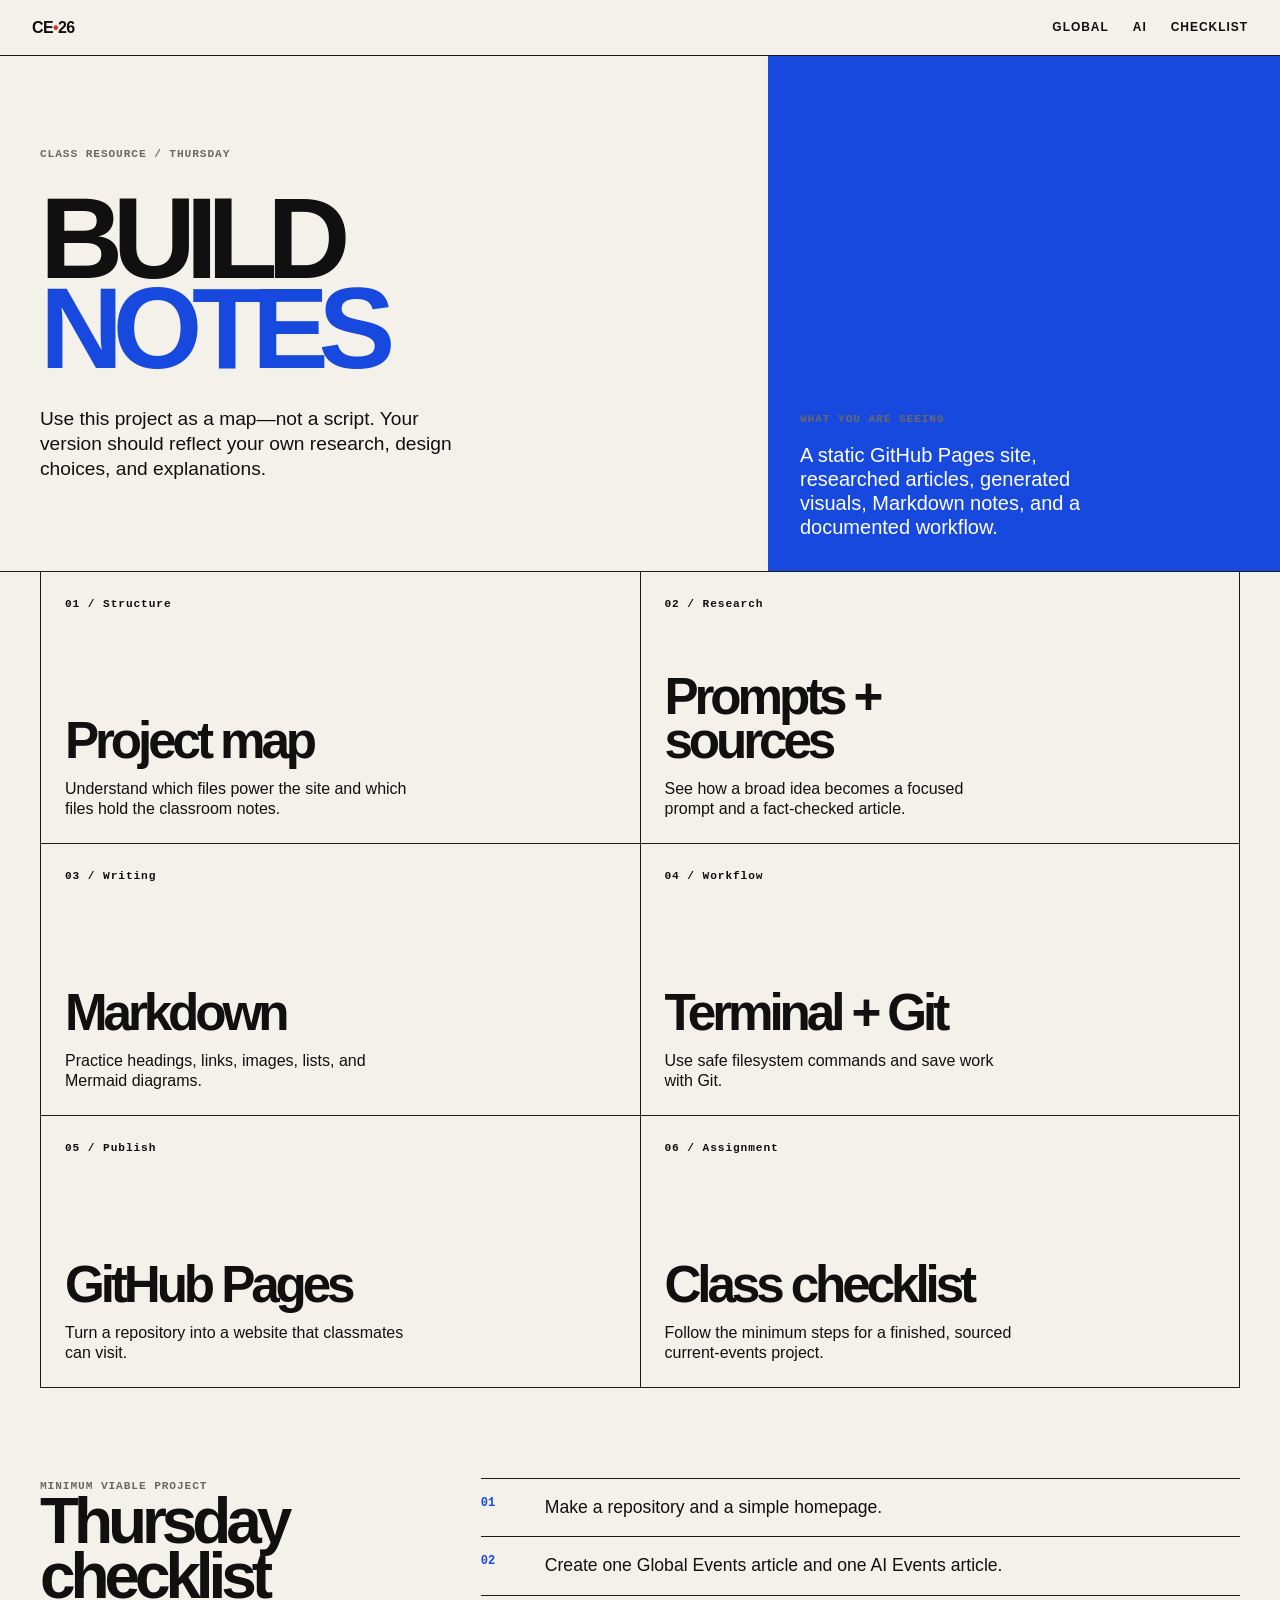
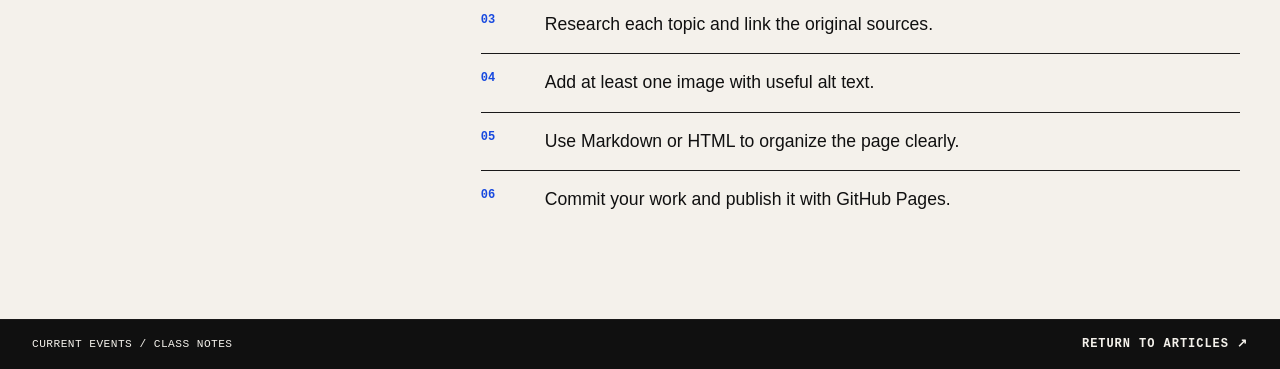
==== notes.html @ 5cc550a0 "Build GitHub Pages site and student guide" ====
<!doctype html>
<html lang="en">
  <head>
    <meta charset="UTF-8">
    <meta name="viewport" content="width=device-width, initial-scale=1.0">
    <meta name="description" content="Student notes and assignment instructions for the Current Events project.">
    <title>Class Notes — Current Events</title>
    <link rel="stylesheet" href="styles.css">
  </head>
  <body>
    <a class="skip-link" href="#main-content">Skip to content</a>
    <header class="site-header">
      <a class="wordmark" href="index.html" aria-label="Current Events home">CE<span>•</span>26</a>
      <nav aria-label="Primary navigation">
        <a href="index.html#global">Global</a>
        <a href="index.html#ai">AI</a>
        <a href="#checklist">Checklist</a>
      </nav>
    </header>

    <main id="main-content">
      <section class="notes-hero" aria-labelledby="notes-title">
        <div class="notes-hero-copy">
          <p class="eyebrow">Class resource / Thursday</p>
          <h1 id="notes-title">BUILD<br><em>NOTES</em></h1>
          <p class="intro">Use this project as a map—not a script. Your version should reflect your own research, design choices, and explanations.</p>
        </div>
        <aside class="notes-hero-aside">
          <p class="eyebrow">What you are seeing</p>
          <p>A static GitHub Pages site, researched articles, generated visuals, Markdown notes, and a documented workflow.</p>
        </aside>
      </section>

      <section class="notes-grid" aria-label="Student notes">
        <a class="note-card" href="notes/project-structure.md">
          <span>01 / Structure</span>
          <div><h2>Project map</h2><p>Understand which files power the site and which files hold the classroom notes.</p></div>
        </a>
        <a class="note-card" href="notes/prompting-and-research.md">
          <span>02 / Research</span>
          <div><h2>Prompts + sources</h2><p>See how a broad idea becomes a focused prompt and a fact-checked article.</p></div>
        </a>
        <a class="note-card" href="notes/markdown-and-mermaid.md">
          <span>03 / Writing</span>
          <div><h2>Markdown</h2><p>Practice headings, links, images, lists, and Mermaid diagrams.</p></div>
        </a>
        <a class="note-card" href="notes/terminal-and-git.md">
          <span>04 / Workflow</span>
          <div><h2>Terminal + Git</h2><p>Use safe filesystem commands and save work with Git.</p></div>
        </a>
        <a class="note-card" href="notes/github-pages.md">
          <span>05 / Publish</span>
          <div><h2>GitHub Pages</h2><p>Turn a repository into a website that classmates can visit.</p></div>
        </a>
        <a class="note-card" href="assignment.md">
          <span>06 / Assignment</span>
          <div><h2>Class checklist</h2><p>Follow the minimum steps for a finished, sourced current-events project.</p></div>
        </a>
      </section>

      <section class="class-checklist" id="checklist" aria-labelledby="checklist-title">
        <div><p class="eyebrow">Minimum viable project</p><h2 id="checklist-title">Thursday<br>checklist</h2></div>
        <ol>
          <li>Make a repository and a simple homepage.</li>
          <li>Create one Global Events article and one AI Events article.</li>
          <li>Research each topic and link the original sources.</li>
          <li>Add at least one image with useful alt text.</li>
          <li>Use Markdown or HTML to organize the page clearly.</li>
          <li>Commit your work and publish it with GitHub Pages.</li>
        </ol>
      </section>
    </main>

    <footer class="site-footer"><span>Current Events / Class notes</span><a href="index.html">Return to articles ↗</a></footer>
  </body>
</html>
---- styles.css ----
:root {
  --ink: #101010;
  --paper: #f4f1eb;
  --blue: #1749df;
  --red: #ee2b20;
  --line: #191919;
  --muted: #6c6964;
  --grid: minmax(1.25rem, 1fr) minmax(0, 1200px) minmax(1.25rem, 1fr);
}

* { box-sizing: border-box; }
html { scroll-behavior: smooth; }
body {
  margin: 0;
  background: var(--paper);
  color: var(--ink);
  font-family: "Helvetica Neue", Helvetica, Arial, sans-serif;
  font-size: 16px;
  line-height: 1.45;
}
a { color: inherit; }
img { display: block; max-width: 100%; }
.skip-link { position: fixed; left: -999px; top: 1rem; background: var(--ink); color: white; padding: .75rem 1rem; z-index: 10; }
.skip-link:focus { left: 1rem; }

.site-header, .site-footer { display: flex; align-items: center; justify-content: space-between; padding: 1rem 2rem; border-bottom: 1px solid var(--line); }
.wordmark { font-size: 1rem; font-weight: 700; letter-spacing: -.04em; text-decoration: none; }
.wordmark span { color: var(--red); }
nav { display: flex; gap: 1.5rem; }
nav a, .site-footer a { font-size: .75rem; font-weight: 700; letter-spacing: .08em; text-decoration: none; text-transform: uppercase; }
nav a:hover, .site-footer a:hover, .story-footer a:hover { color: var(--blue); }

.masthead { display: grid; grid-template-columns: 1fr 1fr; min-height: calc(100vh - 59px); border-bottom: 1px solid var(--line); }
.masthead-copy { display: flex; flex-direction: column; justify-content: space-between; padding: 2rem clamp(1.5rem, 5vw, 6rem) 3rem; }
.eyebrow { margin: 0; color: var(--muted); font-family: "Courier New", monospace; font-size: .7rem; font-weight: 700; letter-spacing: .08em; text-transform: uppercase; }
h1, h2, p { margin-top: 0; }
h1 { margin: auto 0; font-size: clamp(4.8rem, 10vw, 10rem); font-weight: 800; letter-spacing: -.09em; line-height: .78; }
h1 em { color: var(--blue); font-style: normal; }
.intro { max-width: 26rem; margin-bottom: 0; font-size: clamp(1.05rem, 1.5vw, 1.35rem); line-height: 1.32; }
.masthead-image { margin: 0; min-height: 30rem; position: relative; overflow: hidden; background: var(--blue); }
.masthead-image img { width: 100%; height: 100%; object-fit: cover; mix-blend-mode: multiply; opacity: .92; }
.masthead-image figcaption { position: absolute; bottom: 1rem; right: 1rem; color: white; font-family: "Courier New", monospace; font-size: .65rem; letter-spacing: .08em; text-transform: uppercase; }

.section-index { display: grid; grid-template-columns: repeat(3, 1fr); border-bottom: 1px solid var(--line); }
.section-link { display: grid; grid-template-columns: 3rem 1fr auto; gap: 1rem; padding: 1.25rem 2rem; text-decoration: none; }
.section-link + .section-link { border-left: 1px solid var(--line); }
.section-link span { font-family: "Courier New", monospace; font-size: .75rem; }
.section-link strong { font-size: 1.3rem; letter-spacing: -.04em; }
.section-link b { color: var(--red); font-size: 1.5rem; line-height: .9; }
.section-link:hover { background: var(--ink); color: var(--paper); }

.story { padding: clamp(3.5rem, 8vw, 8rem) max(1.25rem, calc((100vw - 1200px) / 2)); border-bottom: 1px solid var(--line); }
.story-label { display: flex; justify-content: space-between; gap: 1rem; padding-bottom: .8rem; border-bottom: 1px solid var(--line); color: var(--muted); font-family: "Courier New", monospace; font-size: .7rem; font-weight: 700; letter-spacing: .08em; text-transform: uppercase; }
.story-heading { display: grid; grid-template-columns: 2fr 1fr; align-items: end; gap: 2rem; padding: 1.5rem 0 2rem; }
h2 { margin: 0; font-size: clamp(3.2rem, 8vw, 7rem); font-weight: 800; letter-spacing: -.08em; line-height: .86; }
.story-heading p { margin: 0; font-size: 1.1rem; line-height: 1.25; }
.story-image { width: 100%; aspect-ratio: 16 / 7; object-fit: cover; border: 1px solid var(--line); }
.story-body { display: grid; grid-template-columns: 1fr 1fr; gap: clamp(2rem, 9vw, 10rem); padding: 2.25rem 0 3rem; }
.story-dek p { max-width: 25rem; font-size: clamp(1.3rem, 2.5vw, 2rem); font-weight: 600; letter-spacing: -.04em; line-height: 1.12; }
.article-copy { max-width: 33rem; }
.article-copy p { margin-bottom: 1.25rem; }

.route-map { display: grid; grid-template-columns: .8fr 2fr; gap: 2rem; padding: 1.75rem 0; border-top: 4px solid var(--blue); border-bottom: 1px solid var(--line); }
.map-note { max-width: 14rem; margin: .65rem 0 0; font-size: 1.1rem; line-height: 1.2; }
.route-map ol { display: grid; grid-template-columns: repeat(5, 1fr); gap: .75rem; align-items: start; list-style: none; margin: 0; padding: 0; }
.route-map li { min-height: 7rem; position: relative; display: flex; flex-direction: column; gap: .55rem; padding-right: .5rem; }
.route-map li span { color: var(--blue); font-family: "Courier New", monospace; font-size: .7rem; font-weight: 700; }
.route-map li strong { font-size: .95rem; letter-spacing: -.02em; line-height: 1.08; }
.route-map li i { width: 100%; height: 2px; margin-top: auto; background: var(--ink); }
.route-map li:not(:last-child)::after { content: "→"; position: absolute; right: -.4rem; bottom: -.55rem; color: var(--blue); font-size: 1.15rem; }
.route-map .alternate i { background: var(--red); }
.route-map .outcome strong { color: var(--red); }

.containment { display: grid; grid-template-columns: .8fr 1.6fr .8fr; gap: 2rem; align-items: center; padding: 2rem 0; border-top: 4px solid var(--red); border-bottom: 1px solid var(--line); }
.containment-title p:last-child { margin: .65rem 0 0; font-size: 1.1rem; line-height: 1.2; }
.containment-flow { display: grid; grid-template-columns: repeat(9, 1fr); align-items: center; text-align: center; }
.flow-node { grid-column: span 1; padding: .65rem .4rem; border: 1px solid var(--ink); background: var(--paper); font-size: .72rem; font-weight: 700; line-height: 1.1; }
.flow-node small { font-family: "Courier New", monospace; font-size: .58rem; font-weight: 400; }
.node-model { border-color: var(--blue); color: var(--blue); }
.node-monitor { border-color: var(--red); color: var(--red); }
.flow-arrow { color: var(--muted); font-size: 1.1rem; transform: rotate(-90deg); }
.containment-caption { margin: 0; font-family: "Courier New", monospace; font-size: .72rem; line-height: 1.35; }

.story-footer { display: flex; flex-wrap: wrap; gap: .5rem 1.25rem; align-items: baseline; padding-top: 1.5rem; }
.story-footer p { margin: 0; color: var(--muted); font-family: "Courier New", monospace; font-size: .7rem; text-transform: uppercase; }
.story-footer a { font-size: .82rem; font-weight: 700; text-underline-offset: .2em; }
.source-note { display: grid; grid-template-columns: .7fr 1.3fr 1fr; gap: 2rem; padding: clamp(3rem, 8vw, 8rem) max(1.25rem, calc((100vw - 1200px) / 2)); background: var(--ink); color: var(--paper); }
.source-note .eyebrow { color: #a9a7a1; }
.source-note h2 { font-size: clamp(2.7rem, 5vw, 5rem); }
.source-note > p:last-child { max-width: 23rem; align-self: end; margin: 0; font-size: 1.1rem; line-height: 1.3; }
.site-footer { border-bottom: 0; background: var(--ink); color: var(--paper); font-family: "Courier New", monospace; font-size: .7rem; letter-spacing: .04em; text-transform: uppercase; }

.notes-hero { display: grid; grid-template-columns: 1.2fr .8fr; min-height: 50vh; border-bottom: 1px solid var(--line); }
.notes-hero-copy { display: flex; flex-direction: column; justify-content: space-between; padding: clamp(2rem, 7vw, 7rem) max(1.25rem, calc((100vw - 1200px) / 2)); }
.notes-hero-copy h1 { margin: 2rem 0; font-size: clamp(4rem, 9vw, 9rem); }
.notes-hero-aside { display: flex; flex-direction: column; justify-content: end; padding: 2rem; background: var(--blue); color: white; }
.notes-hero-aside p:last-child { max-width: 18rem; margin: 1rem 0 0; font-size: 1.25rem; line-height: 1.2; }
.notes-grid { display: grid; grid-template-columns: repeat(2, 1fr); max-width: 1200px; margin: 0 auto; border-left: 1px solid var(--line); }
.note-card { min-height: 17rem; display: flex; flex-direction: column; justify-content: space-between; padding: 1.5rem; border-right: 1px solid var(--line); border-bottom: 1px solid var(--line); text-decoration: none; }
.note-card:hover { background: var(--red); color: white; }
.note-card h2 { max-width: 20rem; font-size: clamp(2rem, 4vw, 3.6rem); }
.note-card p { max-width: 22rem; margin: 1rem 0 0; font-size: 1rem; line-height: 1.25; }
.note-card span { font-family: "Courier New", monospace; font-size: .7rem; font-weight: 700; letter-spacing: .08em; }
.class-checklist { display: grid; grid-template-columns: .7fr 1.3fr; gap: 2rem; padding: clamp(3.5rem, 7vw, 7rem) max(1.25rem, calc((100vw - 1200px) / 2)); border-bottom: 1px solid var(--line); }
.class-checklist h2 { font-size: clamp(2.7rem, 5vw, 5rem); }
.class-checklist ol { margin: 0; padding: 0; list-style: none; counter-reset: classstep; }
.class-checklist li { display: grid; grid-template-columns: 3rem 1fr; gap: 1rem; padding: 1rem 0; border-top: 1px solid var(--line); font-size: 1.1rem; }
.class-checklist li::before { counter-increment: classstep; content: "0" counter(classstep); color: var(--blue); font-family: "Courier New", monospace; font-size: .75rem; font-weight: 700; }

@media (max-width: 760px) {
  .site-header, .site-footer { padding: 1rem 1.25rem; }
  .masthead { grid-template-columns: 1fr; min-height: 0; }
  .masthead-copy { min-height: 65vh; padding: 1.5rem 1.25rem 2rem; }
  .masthead-image { min-height: 22rem; }
  .section-index, .story-heading, .story-body, .route-map, .containment, .source-note, .notes-hero, .class-checklist { grid-template-columns: 1fr; }
  .section-link + .section-link { border-left: 0; border-top: 1px solid var(--line); }
  .notes-hero-copy { min-height: 50vh; padding: 2rem 1.25rem; }
  .notes-grid { grid-template-columns: 1fr; }
  .note-card { min-height: 13rem; }
  .story { padding: 3.5rem 1.25rem; }
  .story-image { aspect-ratio: 4 / 3; }
  .story-body { gap: .5rem; }
  .route-map, .containment { gap: 1.5rem; }
  .route-map ol { grid-template-columns: 1fr; gap: 0; }
  .route-map li { display: grid; grid-template-columns: 2rem 1fr 1fr; align-items: center; min-height: 3rem; padding: .5rem 0; }
  .route-map li i { margin: 0; }
  .route-map li:not(:last-child)::after { display: none; }
  .containment-flow { grid-template-columns: 1fr; gap: .4rem; }
  .flow-arrow { transform: none; }
  .source-note { gap: 1.25rem; }
}
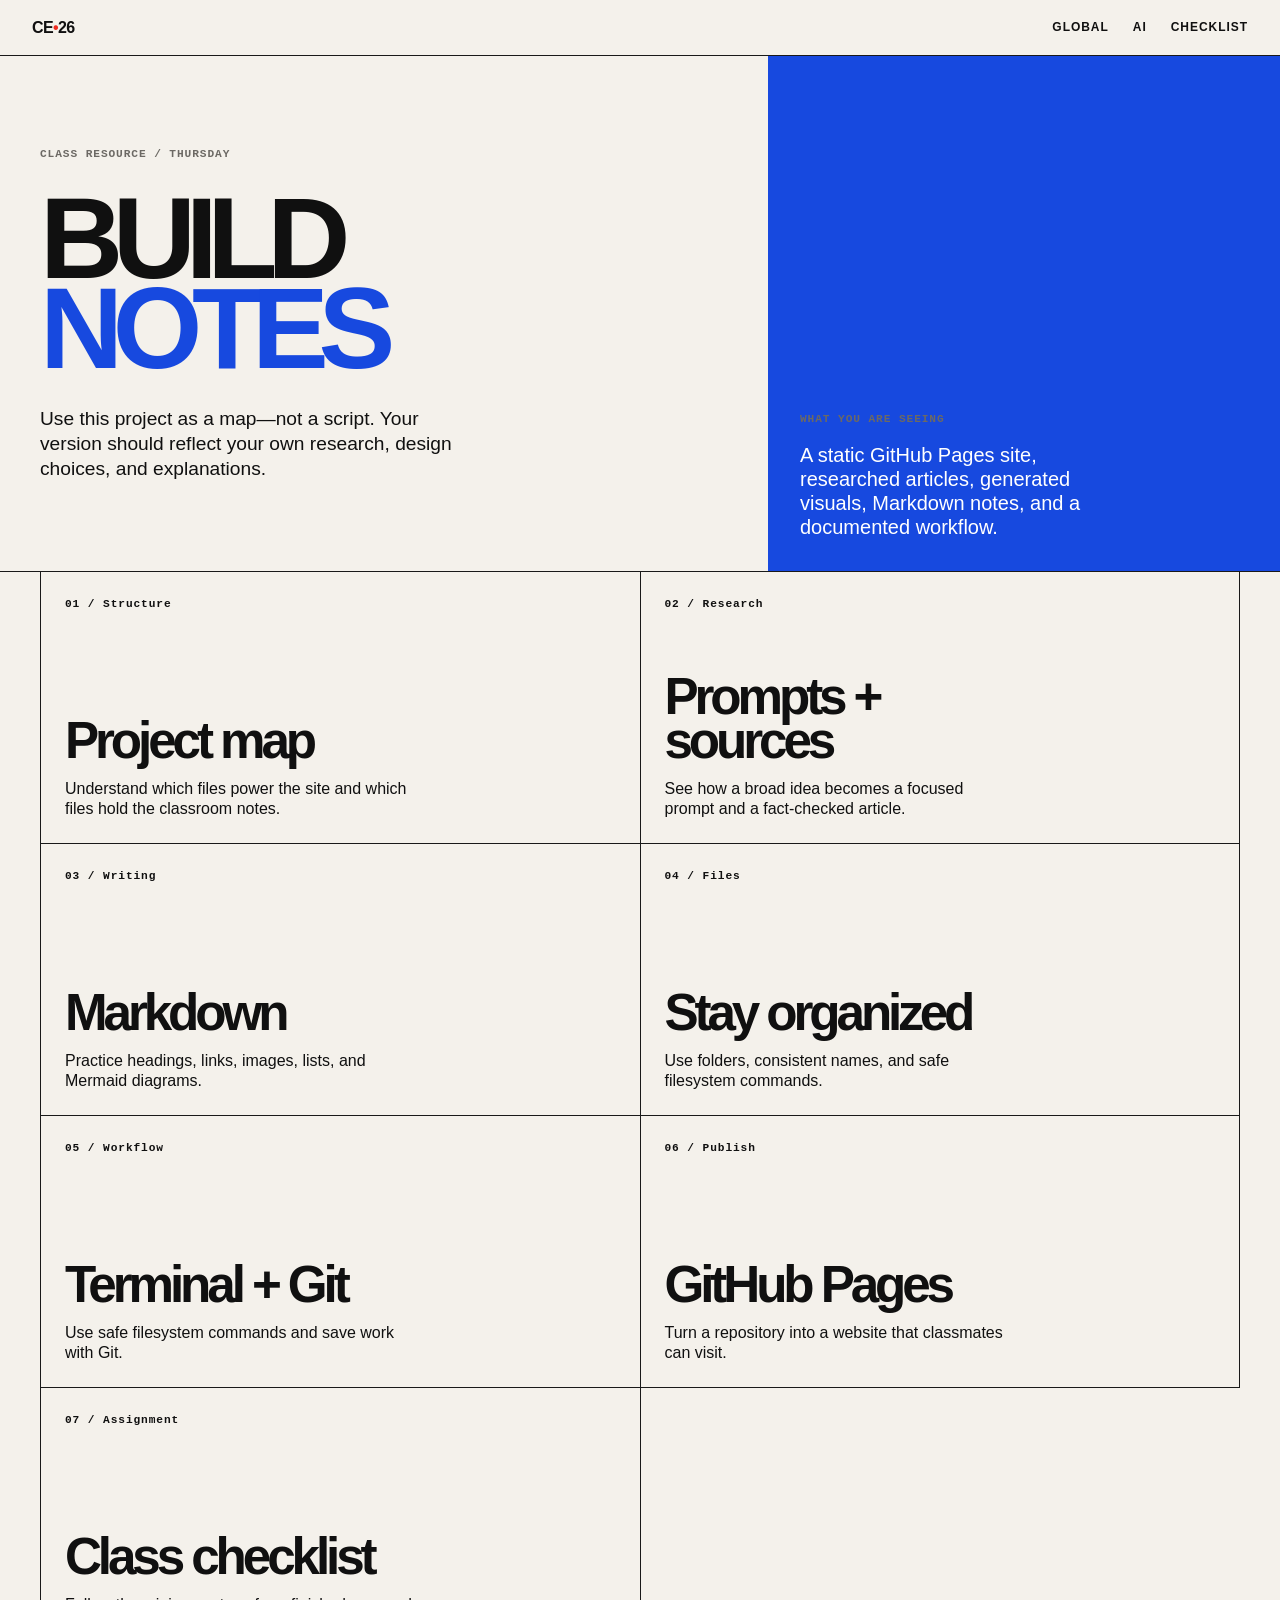
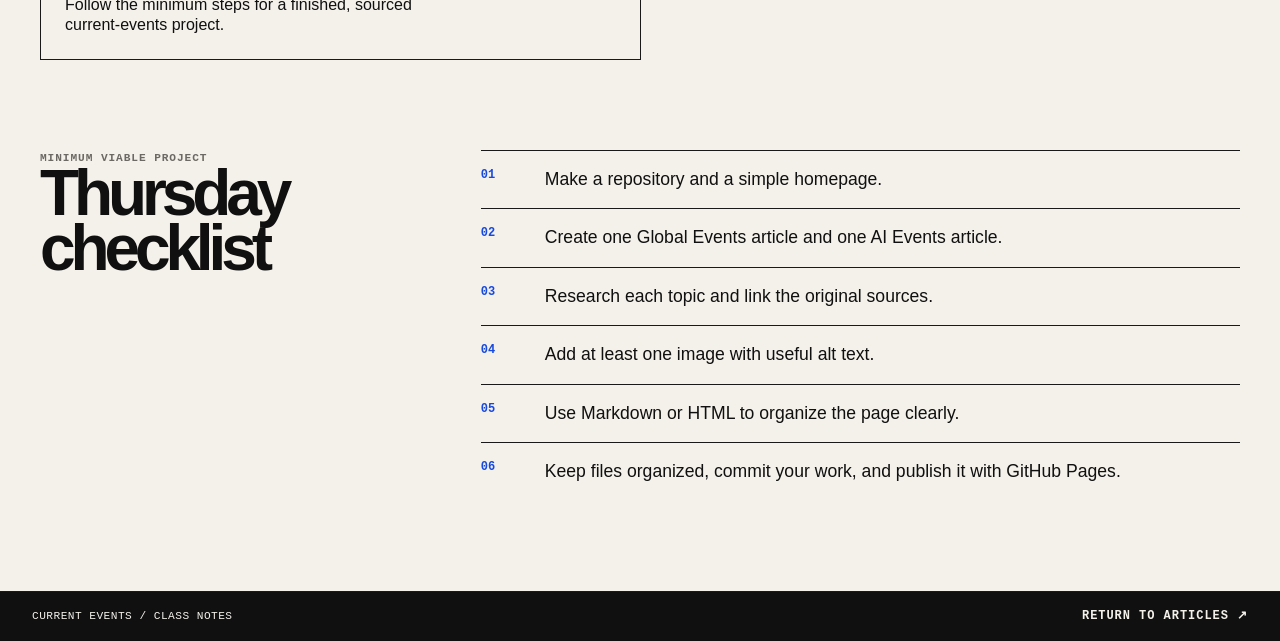
==== commit b5b051cf: "Add filesystem organization lesson" ====
--- a/notes.html
+++ b/notes.html
@@ -44,16 +44,20 @@
           <span>03 / Writing</span>
           <div><h2>Markdown</h2><p>Practice headings, links, images, lists, and Mermaid diagrams.</p></div>
         </a>
+        <a class="note-card" href="notes/files-and-organization.md">
+          <span>04 / Files</span>
+          <div><h2>Stay organized</h2><p>Use folders, consistent names, and safe filesystem commands.</p></div>
+        </a>
         <a class="note-card" href="notes/terminal-and-git.md">
-          <span>04 / Workflow</span>
+          <span>05 / Workflow</span>
           <div><h2>Terminal + Git</h2><p>Use safe filesystem commands and save work with Git.</p></div>
         </a>
         <a class="note-card" href="notes/github-pages.md">
-          <span>05 / Publish</span>
+          <span>06 / Publish</span>
           <div><h2>GitHub Pages</h2><p>Turn a repository into a website that classmates can visit.</p></div>
         </a>
         <a class="note-card" href="assignment.md">
-          <span>06 / Assignment</span>
+          <span>07 / Assignment</span>
           <div><h2>Class checklist</h2><p>Follow the minimum steps for a finished, sourced current-events project.</p></div>
         </a>
       </section>
@@ -66,7 +70,7 @@
           <li>Research each topic and link the original sources.</li>
           <li>Add at least one image with useful alt text.</li>
           <li>Use Markdown or HTML to organize the page clearly.</li>
-          <li>Commit your work and publish it with GitHub Pages.</li>
+          <li>Keep files organized, commit your work, and publish it with GitHub Pages.</li>
         </ol>
       </section>
     </main>
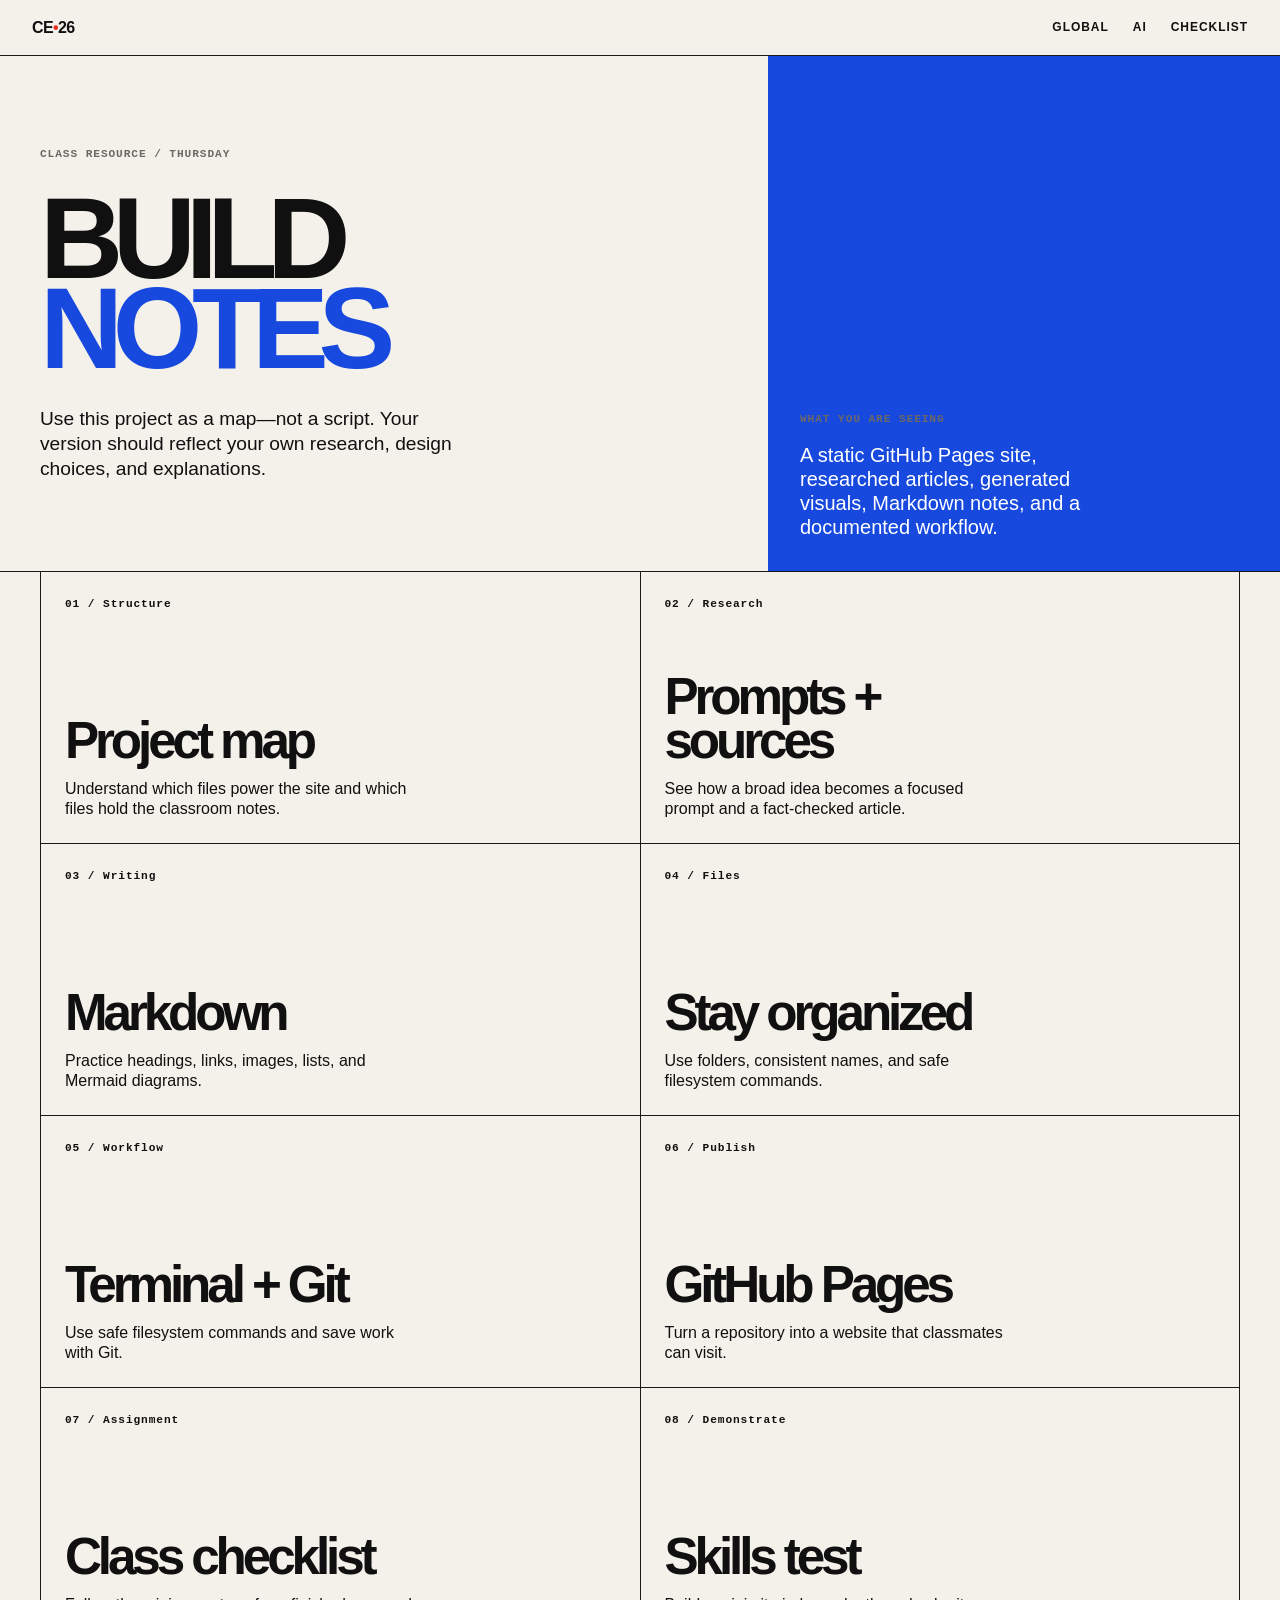
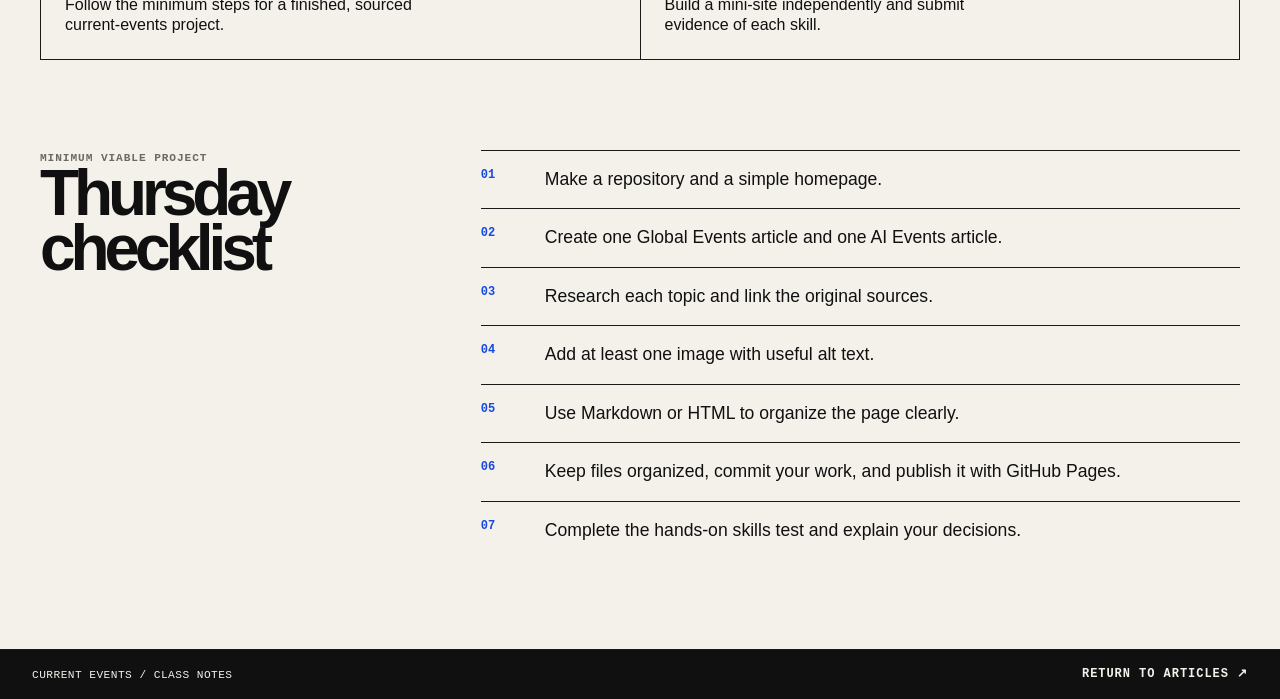
==== commit 083d7826: "Add hands-on skills demonstration" ====
--- a/notes.html
+++ b/notes.html
@@ -60,6 +60,10 @@
           <span>07 / Assignment</span>
           <div><h2>Class checklist</h2><p>Follow the minimum steps for a finished, sourced current-events project.</p></div>
         </a>
+        <a class="note-card" href="hands-on-test.md">
+          <span>08 / Demonstrate</span>
+          <div><h2>Skills test</h2><p>Build a mini-site independently and submit evidence of each skill.</p></div>
+        </a>
       </section>
 
       <section class="class-checklist" id="checklist" aria-labelledby="checklist-title">
@@ -71,6 +75,7 @@
           <li>Add at least one image with useful alt text.</li>
           <li>Use Markdown or HTML to organize the page clearly.</li>
           <li>Keep files organized, commit your work, and publish it with GitHub Pages.</li>
+          <li>Complete the hands-on skills test and explain your decisions.</li>
         </ol>
       </section>
     </main>
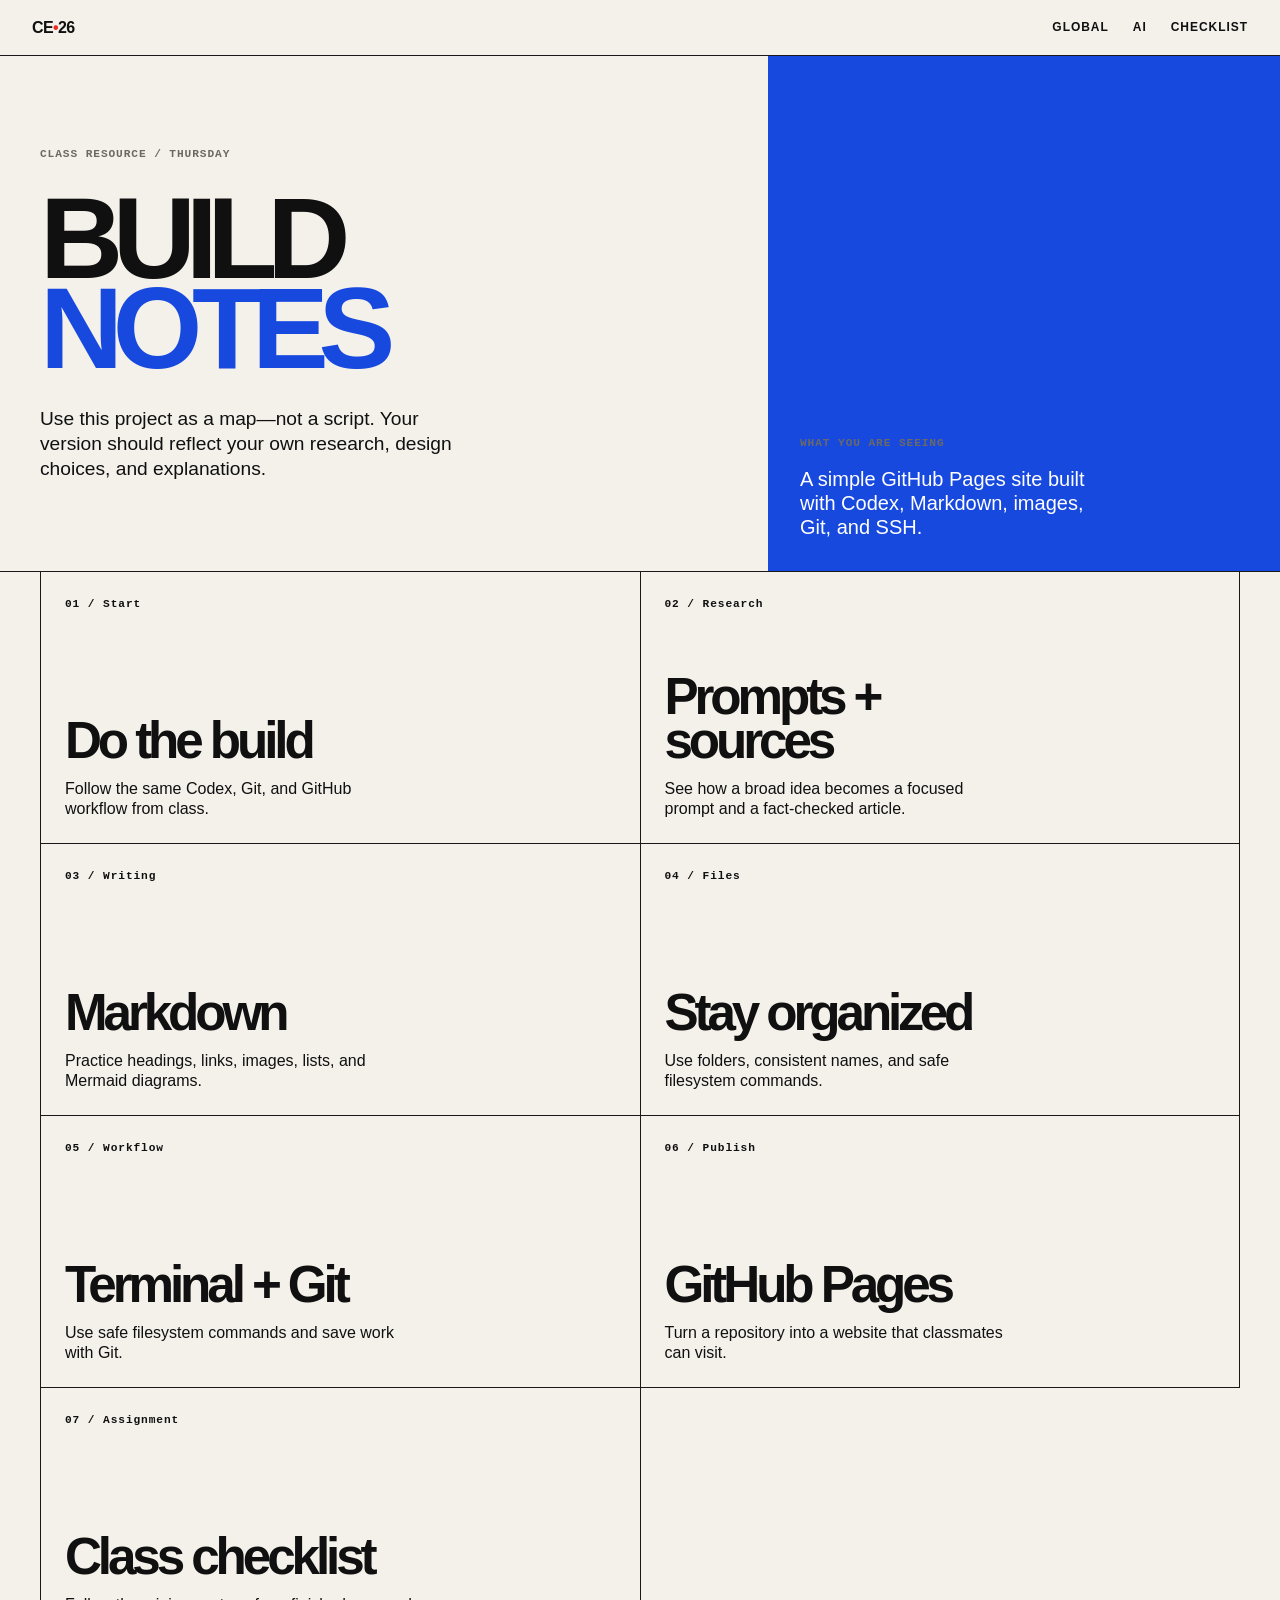
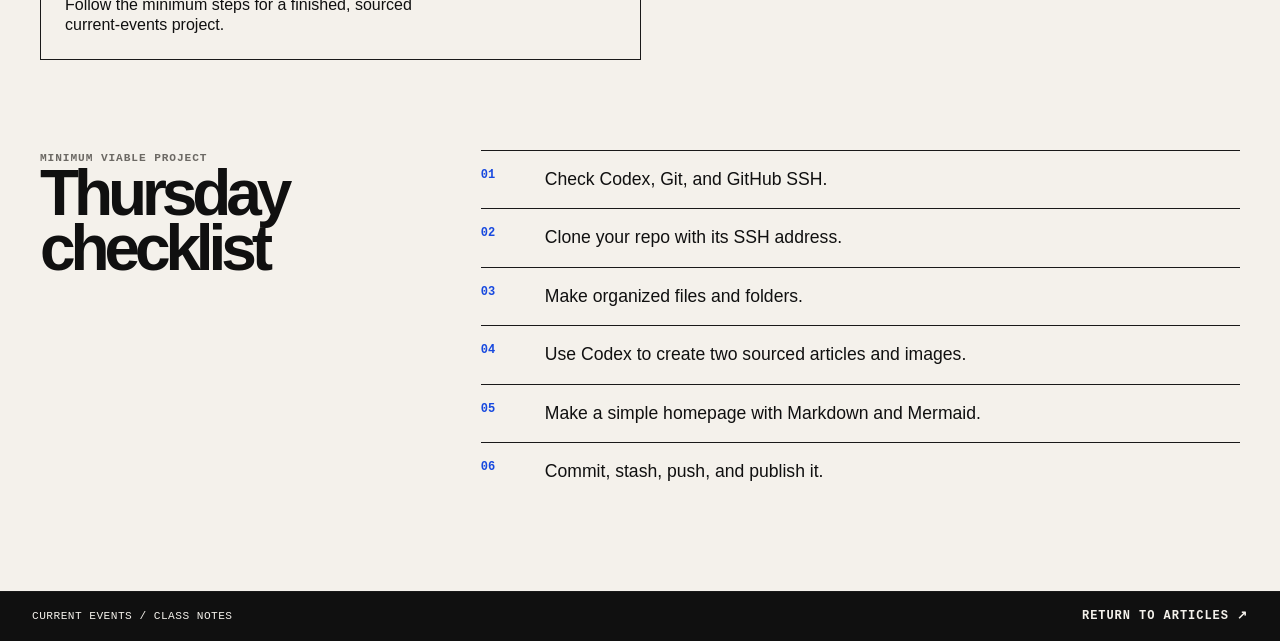
==== commit 25061fcd: "Simplify class build guide" ====
--- a/notes.html
+++ b/notes.html
@@ -27,55 +27,50 @@
         </div>
         <aside class="notes-hero-aside">
           <p class="eyebrow">What you are seeing</p>
-          <p>A static GitHub Pages site, researched articles, generated visuals, Markdown notes, and a documented workflow.</p>
+          <p>A simple GitHub Pages site built with Codex, Markdown, images, Git, and SSH.</p>
         </aside>
       </section>
 
       <section class="notes-grid" aria-label="Student notes">
-        <a class="note-card" href="notes/project-structure.md">
-          <span>01 / Structure</span>
-          <div><h2>Project map</h2><p>Understand which files power the site and which files hold the classroom notes.</p></div>
+        <a class="note-card" href="https://github.com/kaw393939/current-events/blob/main/hands-on-test.md" target="_blank" rel="noreferrer">
+          <span>01 / Start</span>
+          <div><h2>Do the build</h2><p>Follow the same Codex, Git, and GitHub workflow from class.</p></div>
         </a>
-        <a class="note-card" href="notes/prompting-and-research.md">
+        <a class="note-card" href="https://github.com/kaw393939/current-events/blob/main/notes/prompting-and-research.md" target="_blank" rel="noreferrer">
           <span>02 / Research</span>
           <div><h2>Prompts + sources</h2><p>See how a broad idea becomes a focused prompt and a fact-checked article.</p></div>
         </a>
-        <a class="note-card" href="notes/markdown-and-mermaid.md">
+        <a class="note-card" href="https://github.com/kaw393939/current-events/blob/main/notes/markdown-and-mermaid.md" target="_blank" rel="noreferrer">
           <span>03 / Writing</span>
           <div><h2>Markdown</h2><p>Practice headings, links, images, lists, and Mermaid diagrams.</p></div>
         </a>
-        <a class="note-card" href="notes/files-and-organization.md">
+        <a class="note-card" href="https://github.com/kaw393939/current-events/blob/main/notes/files-and-organization.md" target="_blank" rel="noreferrer">
           <span>04 / Files</span>
           <div><h2>Stay organized</h2><p>Use folders, consistent names, and safe filesystem commands.</p></div>
         </a>
-        <a class="note-card" href="notes/terminal-and-git.md">
+        <a class="note-card" href="https://github.com/kaw393939/current-events/blob/main/notes/terminal-and-git.md" target="_blank" rel="noreferrer">
           <span>05 / Workflow</span>
           <div><h2>Terminal + Git</h2><p>Use safe filesystem commands and save work with Git.</p></div>
         </a>
-        <a class="note-card" href="notes/github-pages.md">
+        <a class="note-card" href="https://github.com/kaw393939/current-events/blob/main/notes/github-pages.md" target="_blank" rel="noreferrer">
           <span>06 / Publish</span>
           <div><h2>GitHub Pages</h2><p>Turn a repository into a website that classmates can visit.</p></div>
         </a>
-        <a class="note-card" href="assignment.md">
+        <a class="note-card" href="https://github.com/kaw393939/current-events/blob/main/assignment.md" target="_blank" rel="noreferrer">
           <span>07 / Assignment</span>
           <div><h2>Class checklist</h2><p>Follow the minimum steps for a finished, sourced current-events project.</p></div>
-        </a>
-        <a class="note-card" href="hands-on-test.md">
-          <span>08 / Demonstrate</span>
-          <div><h2>Skills test</h2><p>Build a mini-site independently and submit evidence of each skill.</p></div>
         </a>
       </section>
 
       <section class="class-checklist" id="checklist" aria-labelledby="checklist-title">
         <div><p class="eyebrow">Minimum viable project</p><h2 id="checklist-title">Thursday<br>checklist</h2></div>
         <ol>
-          <li>Make a repository and a simple homepage.</li>
-          <li>Create one Global Events article and one AI Events article.</li>
-          <li>Research each topic and link the original sources.</li>
-          <li>Add at least one image with useful alt text.</li>
-          <li>Use Markdown or HTML to organize the page clearly.</li>
-          <li>Keep files organized, commit your work, and publish it with GitHub Pages.</li>
-          <li>Complete the hands-on skills test and explain your decisions.</li>
+          <li>Check Codex, Git, and GitHub SSH.</li>
+          <li>Clone your repo with its SSH address.</li>
+          <li>Make organized files and folders.</li>
+          <li>Use Codex to create two sourced articles and images.</li>
+          <li>Make a simple homepage with Markdown and Mermaid.</li>
+          <li>Commit, stash, push, and publish it.</li>
         </ol>
       </section>
     </main>
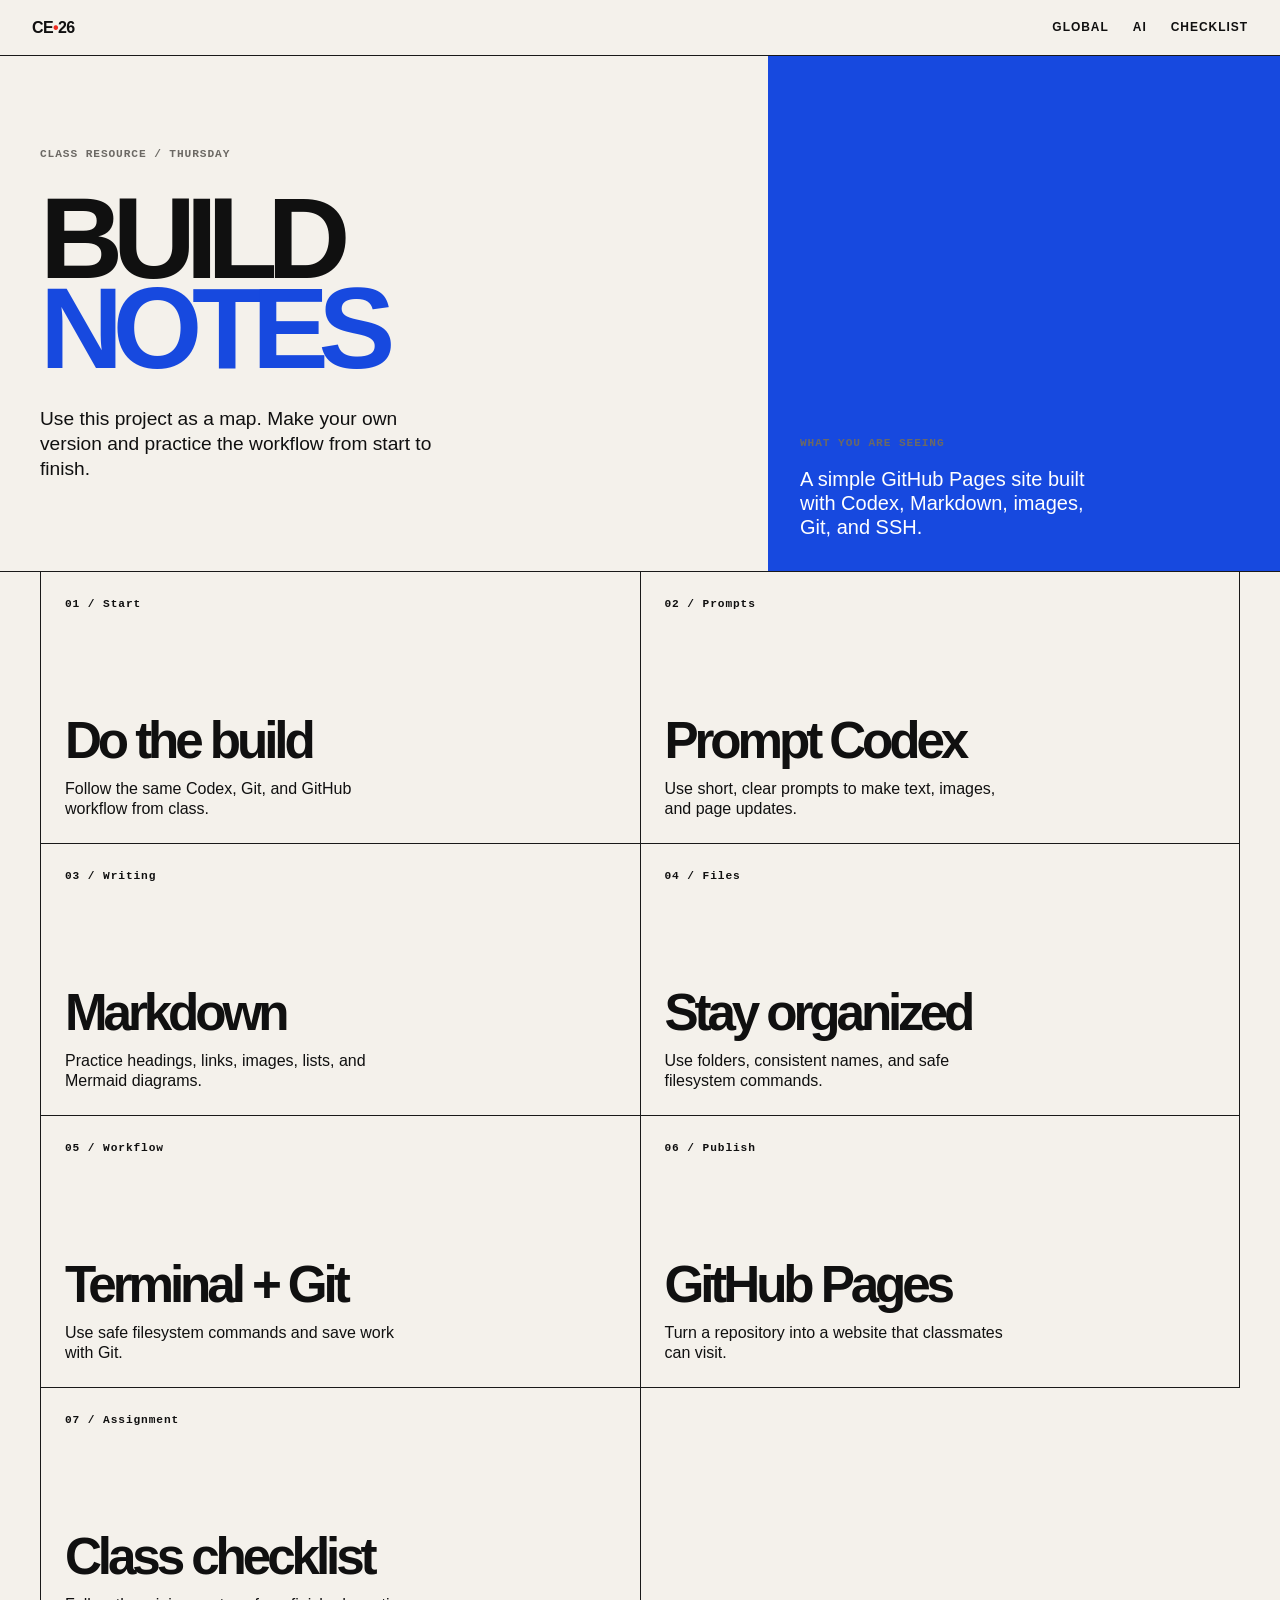
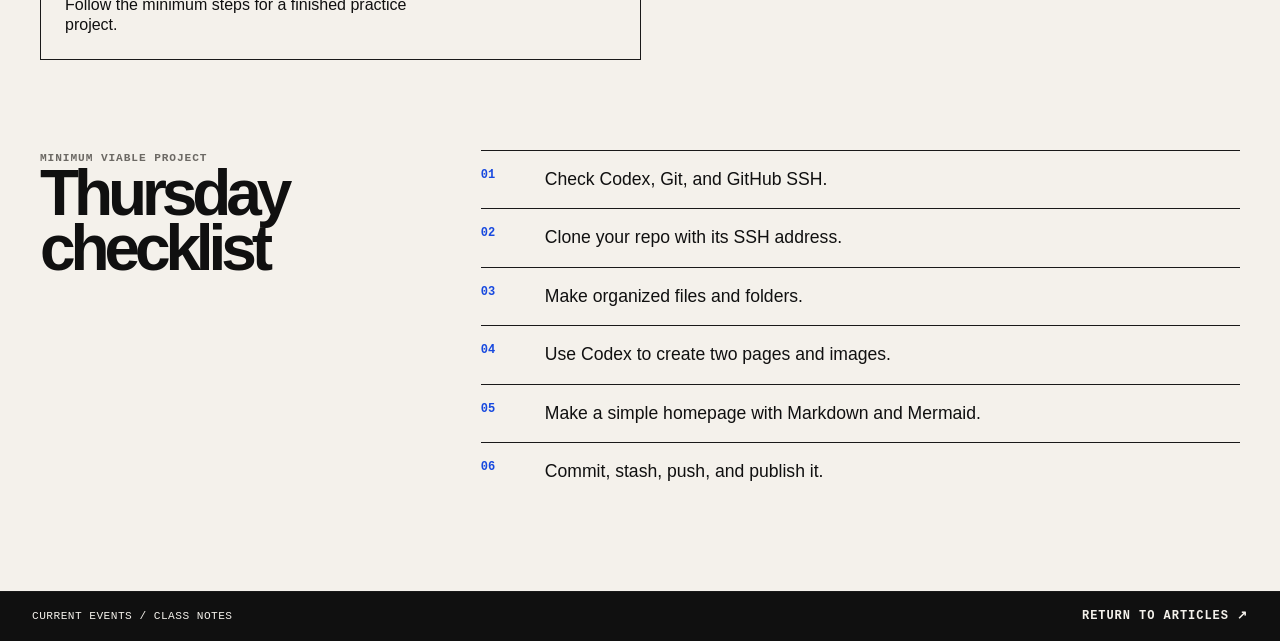
==== commit e48172e0: "Focus class guide on tool workflow" ====
--- a/notes.html
+++ b/notes.html
@@ -23,7 +23,7 @@
         <div class="notes-hero-copy">
           <p class="eyebrow">Class resource / Thursday</p>
           <h1 id="notes-title">BUILD<br><em>NOTES</em></h1>
-          <p class="intro">Use this project as a map—not a script. Your version should reflect your own research, design choices, and explanations.</p>
+          <p class="intro">Use this project as a map. Make your own version and practice the workflow from start to finish.</p>
         </div>
         <aside class="notes-hero-aside">
           <p class="eyebrow">What you are seeing</p>
@@ -36,9 +36,9 @@
           <span>01 / Start</span>
           <div><h2>Do the build</h2><p>Follow the same Codex, Git, and GitHub workflow from class.</p></div>
         </a>
-        <a class="note-card" href="https://github.com/kaw393939/current-events/blob/main/notes/prompting-and-research.md" target="_blank" rel="noreferrer">
-          <span>02 / Research</span>
-          <div><h2>Prompts + sources</h2><p>See how a broad idea becomes a focused prompt and a fact-checked article.</p></div>
+        <a class="note-card" href="https://github.com/kaw393939/current-events/blob/main/notes/prompting-with-codex.md" target="_blank" rel="noreferrer">
+          <span>02 / Prompts</span>
+          <div><h2>Prompt Codex</h2><p>Use short, clear prompts to make text, images, and page updates.</p></div>
         </a>
         <a class="note-card" href="https://github.com/kaw393939/current-events/blob/main/notes/markdown-and-mermaid.md" target="_blank" rel="noreferrer">
           <span>03 / Writing</span>
@@ -58,7 +58,7 @@
         </a>
         <a class="note-card" href="https://github.com/kaw393939/current-events/blob/main/assignment.md" target="_blank" rel="noreferrer">
           <span>07 / Assignment</span>
-          <div><h2>Class checklist</h2><p>Follow the minimum steps for a finished, sourced current-events project.</p></div>
+          <div><h2>Class checklist</h2><p>Follow the minimum steps for a finished practice project.</p></div>
         </a>
       </section>
 
@@ -68,7 +68,7 @@
           <li>Check Codex, Git, and GitHub SSH.</li>
           <li>Clone your repo with its SSH address.</li>
           <li>Make organized files and folders.</li>
-          <li>Use Codex to create two sourced articles and images.</li>
+          <li>Use Codex to create two pages and images.</li>
           <li>Make a simple homepage with Markdown and Mermaid.</li>
           <li>Commit, stash, push, and publish it.</li>
         </ol>
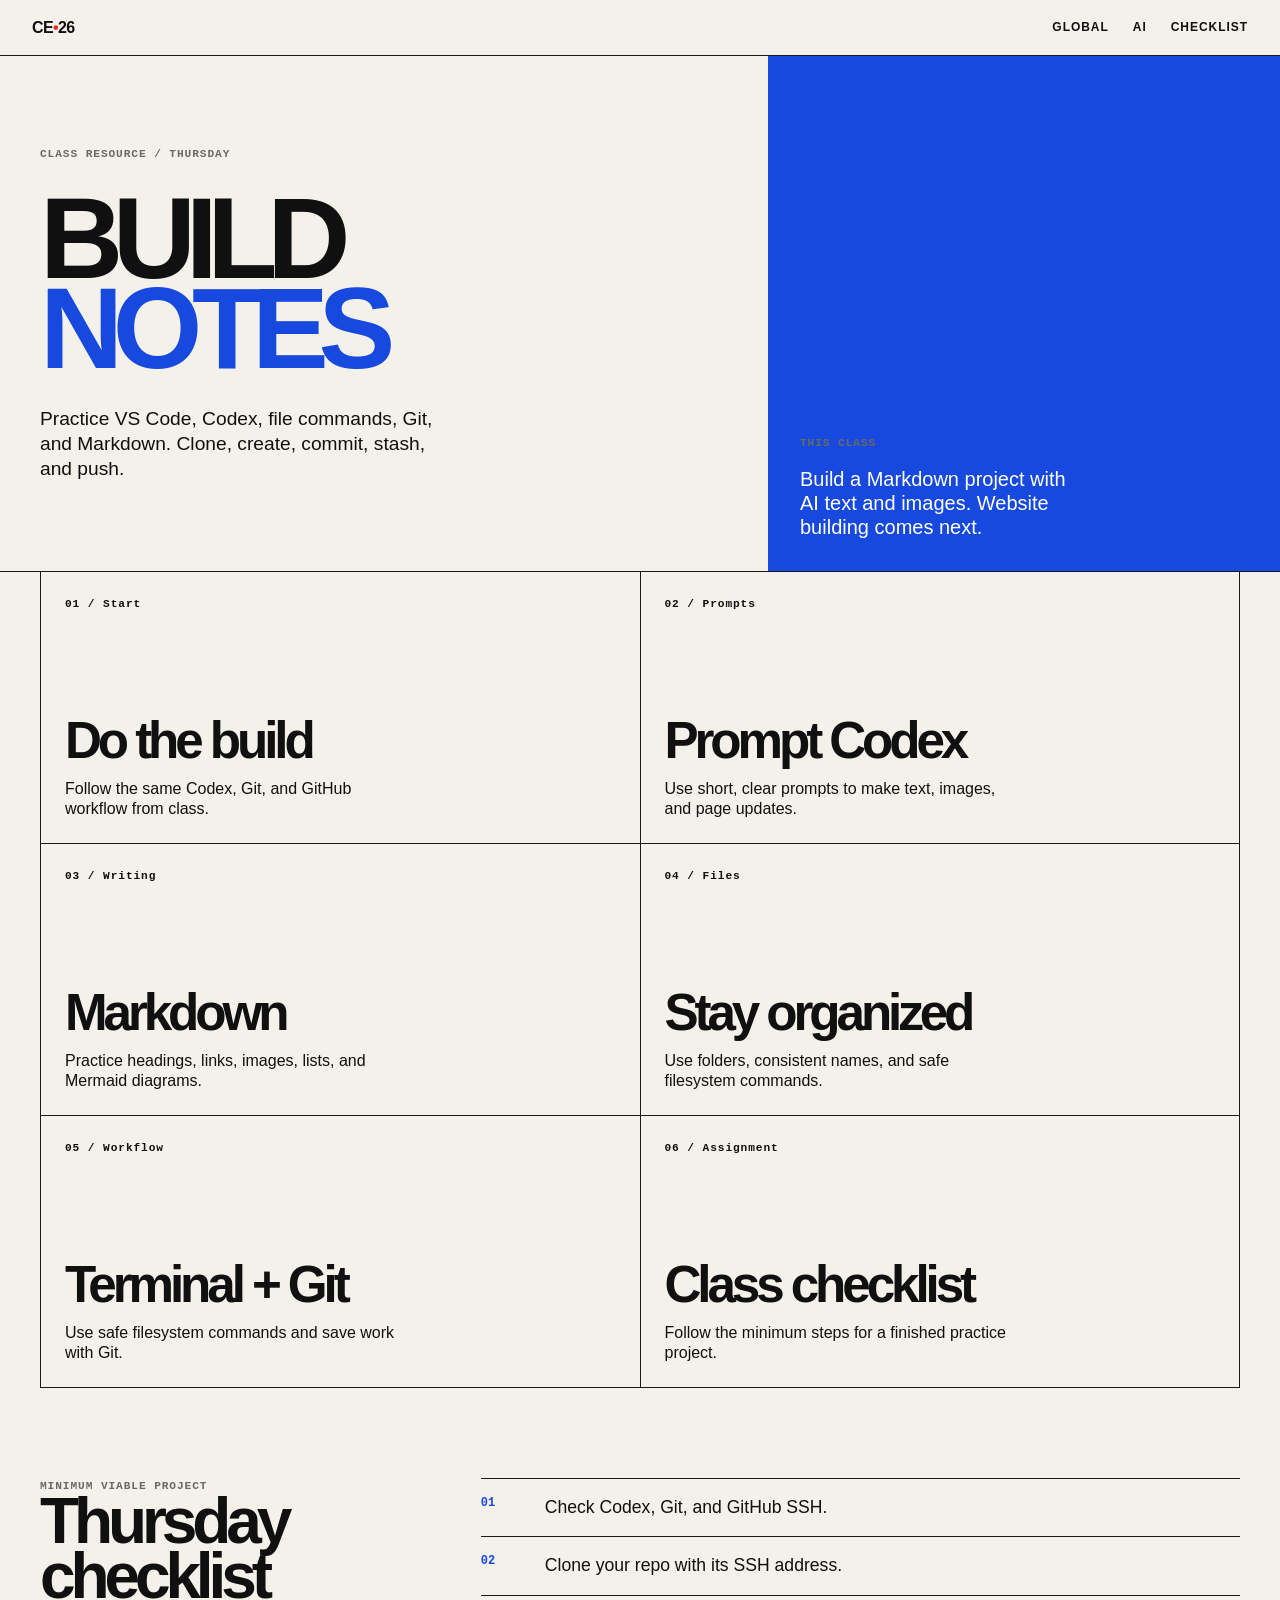
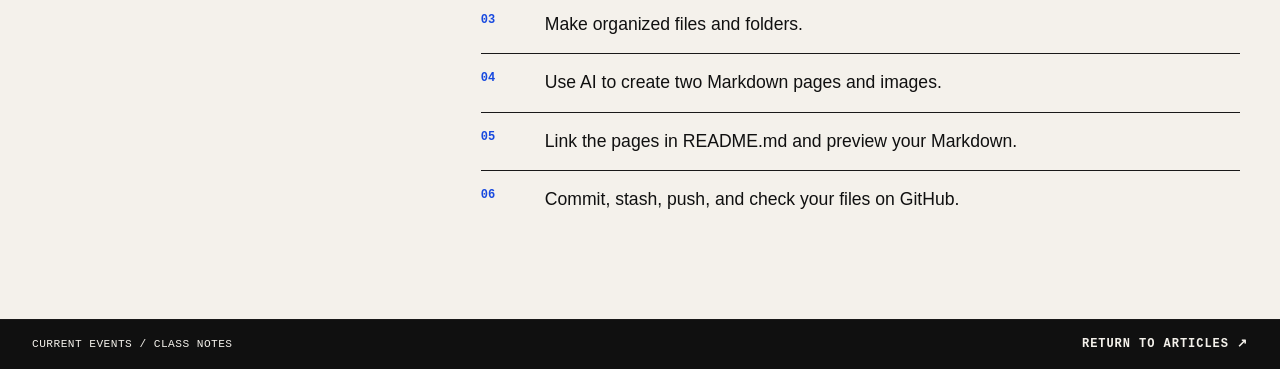
==== commit aa16d9a3: "Focus exercise on Markdown and Git before web development" ====
--- a/notes.html
+++ b/notes.html
@@ -23,11 +23,11 @@
         <div class="notes-hero-copy">
           <p class="eyebrow">Class resource / Thursday</p>
           <h1 id="notes-title">BUILD<br><em>NOTES</em></h1>
-          <p class="intro">Use this project as a map. Make your own version and practice the workflow from start to finish.</p>
+          <p class="intro">Practice VS Code, Codex, file commands, Git, and Markdown. Clone, create, commit, stash, and push.</p>
         </div>
         <aside class="notes-hero-aside">
-          <p class="eyebrow">What you are seeing</p>
-          <p>A simple GitHub Pages site built with Codex, Markdown, images, Git, and SSH.</p>
+          <p class="eyebrow">This class</p>
+          <p>Build a Markdown project with AI text and images. Website building comes next.</p>
         </aside>
       </section>
 
@@ -52,12 +52,8 @@
           <span>05 / Workflow</span>
           <div><h2>Terminal + Git</h2><p>Use safe filesystem commands and save work with Git.</p></div>
         </a>
-        <a class="note-card" href="https://github.com/kaw393939/current-events/blob/main/notes/github-pages.md" target="_blank" rel="noreferrer">
-          <span>06 / Publish</span>
-          <div><h2>GitHub Pages</h2><p>Turn a repository into a website that classmates can visit.</p></div>
-        </a>
         <a class="note-card" href="https://github.com/kaw393939/current-events/blob/main/assignment.md" target="_blank" rel="noreferrer">
-          <span>07 / Assignment</span>
+          <span>06 / Assignment</span>
           <div><h2>Class checklist</h2><p>Follow the minimum steps for a finished practice project.</p></div>
         </a>
       </section>
@@ -68,9 +64,9 @@
           <li>Check Codex, Git, and GitHub SSH.</li>
           <li>Clone your repo with its SSH address.</li>
           <li>Make organized files and folders.</li>
-          <li>Use Codex to create two pages and images.</li>
-          <li>Make a simple homepage with Markdown and Mermaid.</li>
-          <li>Commit, stash, push, and publish it.</li>
+          <li>Use AI to create two Markdown pages and images.</li>
+          <li>Link the pages in README.md and preview your Markdown.</li>
+          <li>Commit, stash, push, and check your files on GitHub.</li>
         </ol>
       </section>
     </main>
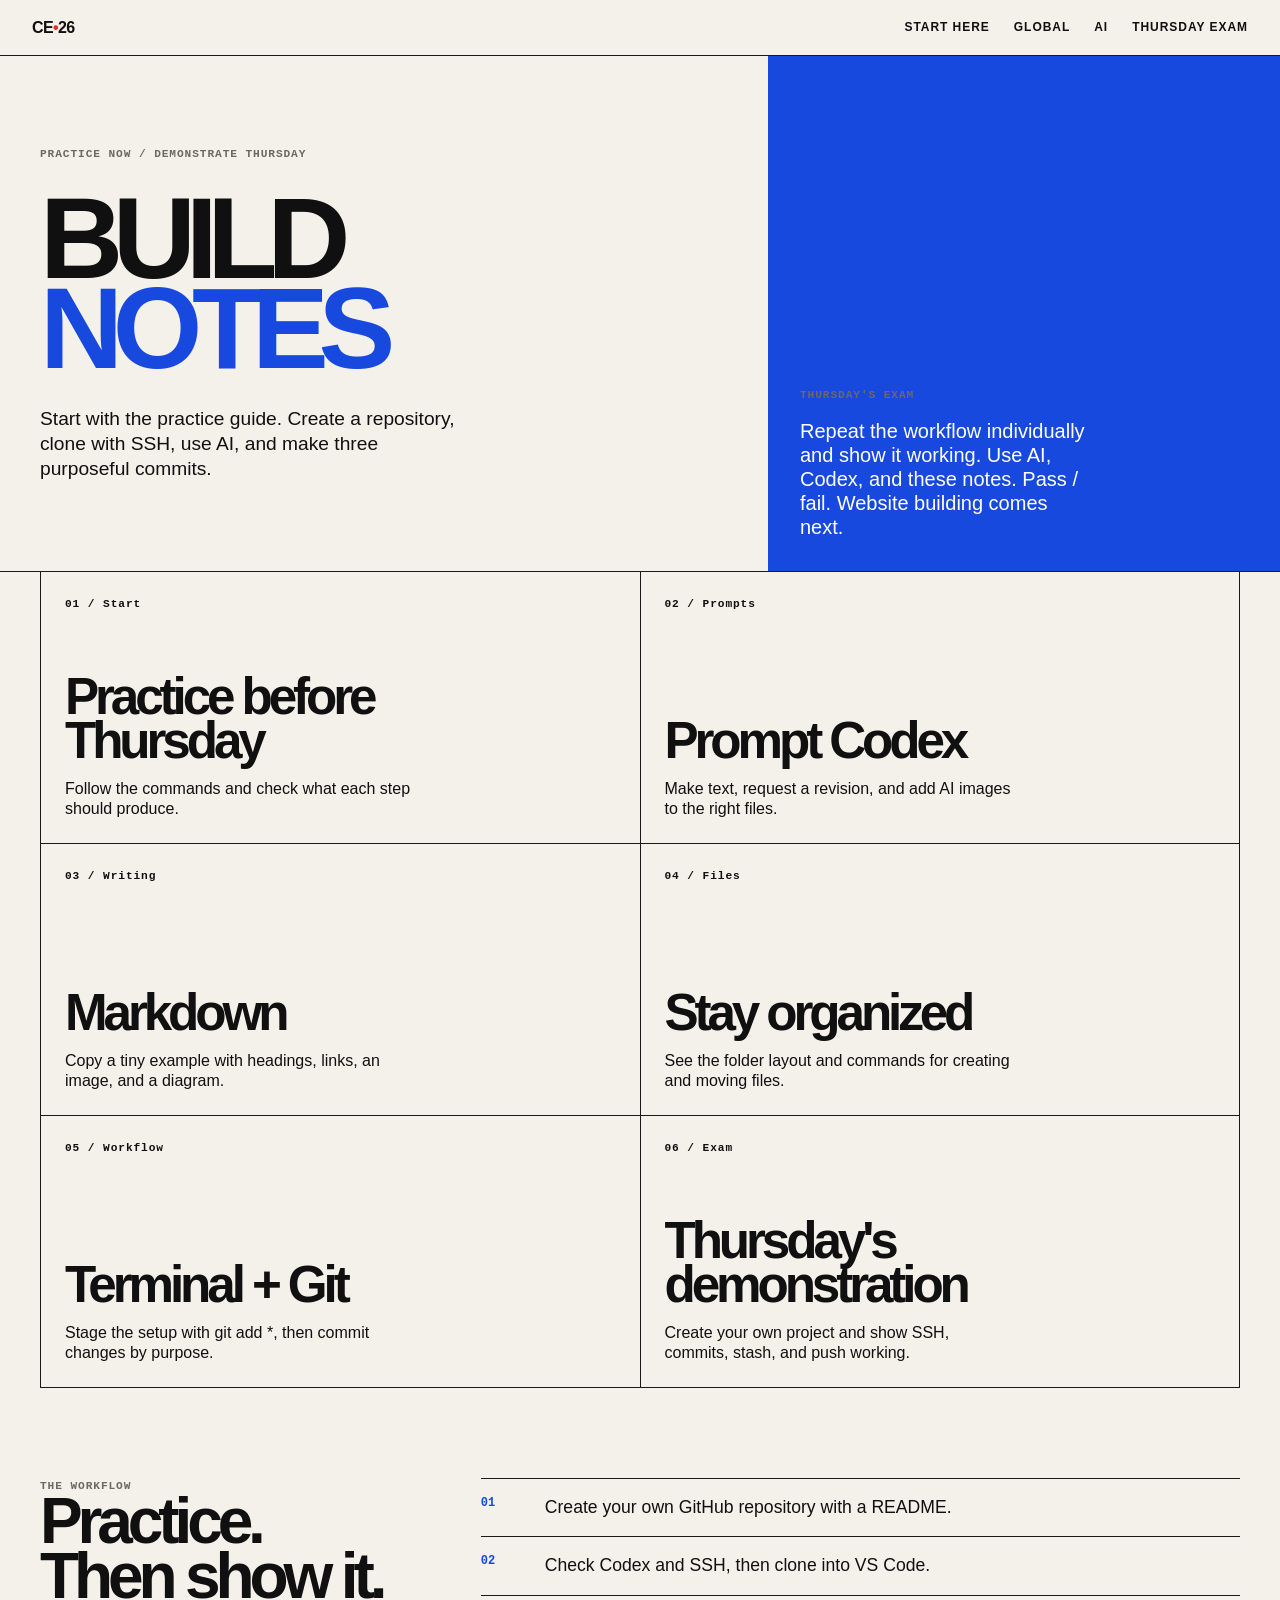
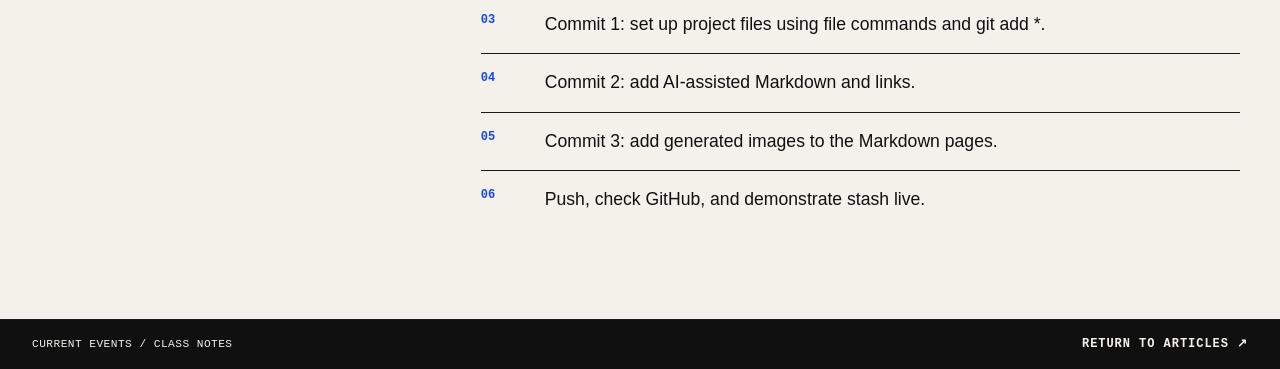
==== commit 147de9d1: "Guide students through practice and Thursday's Git exam" ====
--- a/notes.html
+++ b/notes.html
@@ -3,7 +3,7 @@
   <head>
     <meta charset="UTF-8">
     <meta name="viewport" content="width=device-width, initial-scale=1.0">
-    <meta name="description" content="Student notes and assignment instructions for the Current Events project.">
+    <meta name="description" content="Practice before Thursday's hands-on exam: GitHub SSH, VS Code, Codex, file commands, Markdown, and purposeful commits.">
     <title>Class Notes — Current Events</title>
     <link rel="stylesheet" href="styles.css">
   </head>
@@ -12,61 +12,62 @@
     <header class="site-header">
       <a class="wordmark" href="index.html" aria-label="Current Events home">CE<span>•</span>26</a>
       <nav aria-label="Primary navigation">
+        <a href="https://github.com/kaw393939/current-events/blob/main/assignment.md">Start here</a>
         <a href="index.html#global">Global</a>
         <a href="index.html#ai">AI</a>
-        <a href="#checklist">Checklist</a>
+        <a href="https://github.com/kaw393939/current-events/blob/main/hands-on-test.md">Thursday exam</a>
       </nav>
     </header>
 
     <main id="main-content">
       <section class="notes-hero" aria-labelledby="notes-title">
         <div class="notes-hero-copy">
-          <p class="eyebrow">Class resource / Thursday</p>
+          <p class="eyebrow">Practice now / Demonstrate Thursday</p>
           <h1 id="notes-title">BUILD<br><em>NOTES</em></h1>
-          <p class="intro">Practice VS Code, Codex, file commands, Git, and Markdown. Clone, create, commit, stash, and push.</p>
+          <p class="intro">Start with the practice guide. Create a repository, clone with SSH, use AI, and make three purposeful commits.</p>
         </div>
         <aside class="notes-hero-aside">
-          <p class="eyebrow">This class</p>
-          <p>Build a Markdown project with AI text and images. Website building comes next.</p>
+          <p class="eyebrow">Thursday's exam</p>
+          <p>Repeat the workflow individually and show it working. Use AI, Codex, and these notes. Pass / fail. Website building comes next.</p>
         </aside>
       </section>
 
       <section class="notes-grid" aria-label="Student notes">
-        <a class="note-card" href="https://github.com/kaw393939/current-events/blob/main/hands-on-test.md" target="_blank" rel="noreferrer">
+        <a class="note-card" href="https://github.com/kaw393939/current-events/blob/main/assignment.md" target="_blank" rel="noreferrer">
           <span>01 / Start</span>
-          <div><h2>Do the build</h2><p>Follow the same Codex, Git, and GitHub workflow from class.</p></div>
+          <div><h2>Practice before Thursday</h2><p>Follow the commands and check what each step should produce.</p></div>
         </a>
         <a class="note-card" href="https://github.com/kaw393939/current-events/blob/main/notes/prompting-with-codex.md" target="_blank" rel="noreferrer">
           <span>02 / Prompts</span>
-          <div><h2>Prompt Codex</h2><p>Use short, clear prompts to make text, images, and page updates.</p></div>
+          <div><h2>Prompt Codex</h2><p>Make text, request a revision, and add AI images to the right files.</p></div>
         </a>
         <a class="note-card" href="https://github.com/kaw393939/current-events/blob/main/notes/markdown-and-mermaid.md" target="_blank" rel="noreferrer">
           <span>03 / Writing</span>
-          <div><h2>Markdown</h2><p>Practice headings, links, images, lists, and Mermaid diagrams.</p></div>
+          <div><h2>Markdown</h2><p>Copy a tiny example with headings, links, an image, and a diagram.</p></div>
         </a>
         <a class="note-card" href="https://github.com/kaw393939/current-events/blob/main/notes/files-and-organization.md" target="_blank" rel="noreferrer">
           <span>04 / Files</span>
-          <div><h2>Stay organized</h2><p>Use folders, consistent names, and safe filesystem commands.</p></div>
+          <div><h2>Stay organized</h2><p>See the folder layout and commands for creating and moving files.</p></div>
         </a>
         <a class="note-card" href="https://github.com/kaw393939/current-events/blob/main/notes/terminal-and-git.md" target="_blank" rel="noreferrer">
           <span>05 / Workflow</span>
-          <div><h2>Terminal + Git</h2><p>Use safe filesystem commands and save work with Git.</p></div>
+          <div><h2>Terminal + Git</h2><p>Stage the setup with git add *, then commit changes by purpose.</p></div>
         </a>
-        <a class="note-card" href="https://github.com/kaw393939/current-events/blob/main/assignment.md" target="_blank" rel="noreferrer">
-          <span>06 / Assignment</span>
-          <div><h2>Class checklist</h2><p>Follow the minimum steps for a finished practice project.</p></div>
+        <a class="note-card" href="https://github.com/kaw393939/current-events/blob/main/hands-on-test.md" target="_blank" rel="noreferrer">
+          <span>06 / Exam</span>
+          <div><h2>Thursday's demonstration</h2><p>Create your own project and show SSH, commits, stash, and push working.</p></div>
         </a>
       </section>
 
       <section class="class-checklist" id="checklist" aria-labelledby="checklist-title">
-        <div><p class="eyebrow">Minimum viable project</p><h2 id="checklist-title">Thursday<br>checklist</h2></div>
+        <div><p class="eyebrow">The workflow</p><h2 id="checklist-title">Practice.<br>Then show it.</h2></div>
         <ol>
-          <li>Check Codex, Git, and GitHub SSH.</li>
-          <li>Clone your repo with its SSH address.</li>
-          <li>Make organized files and folders.</li>
-          <li>Use AI to create two Markdown pages and images.</li>
-          <li>Link the pages in README.md and preview your Markdown.</li>
-          <li>Commit, stash, push, and check your files on GitHub.</li>
+          <li>Create your own GitHub repository with a README.</li>
+          <li>Check Codex and SSH, then clone into VS Code.</li>
+          <li>Commit 1: set up project files using file commands and git add *.</li>
+          <li>Commit 2: add AI-assisted Markdown and links.</li>
+          <li>Commit 3: add generated images to the Markdown pages.</li>
+          <li>Push, check GitHub, and demonstrate stash live.</li>
         </ol>
       </section>
     </main>
